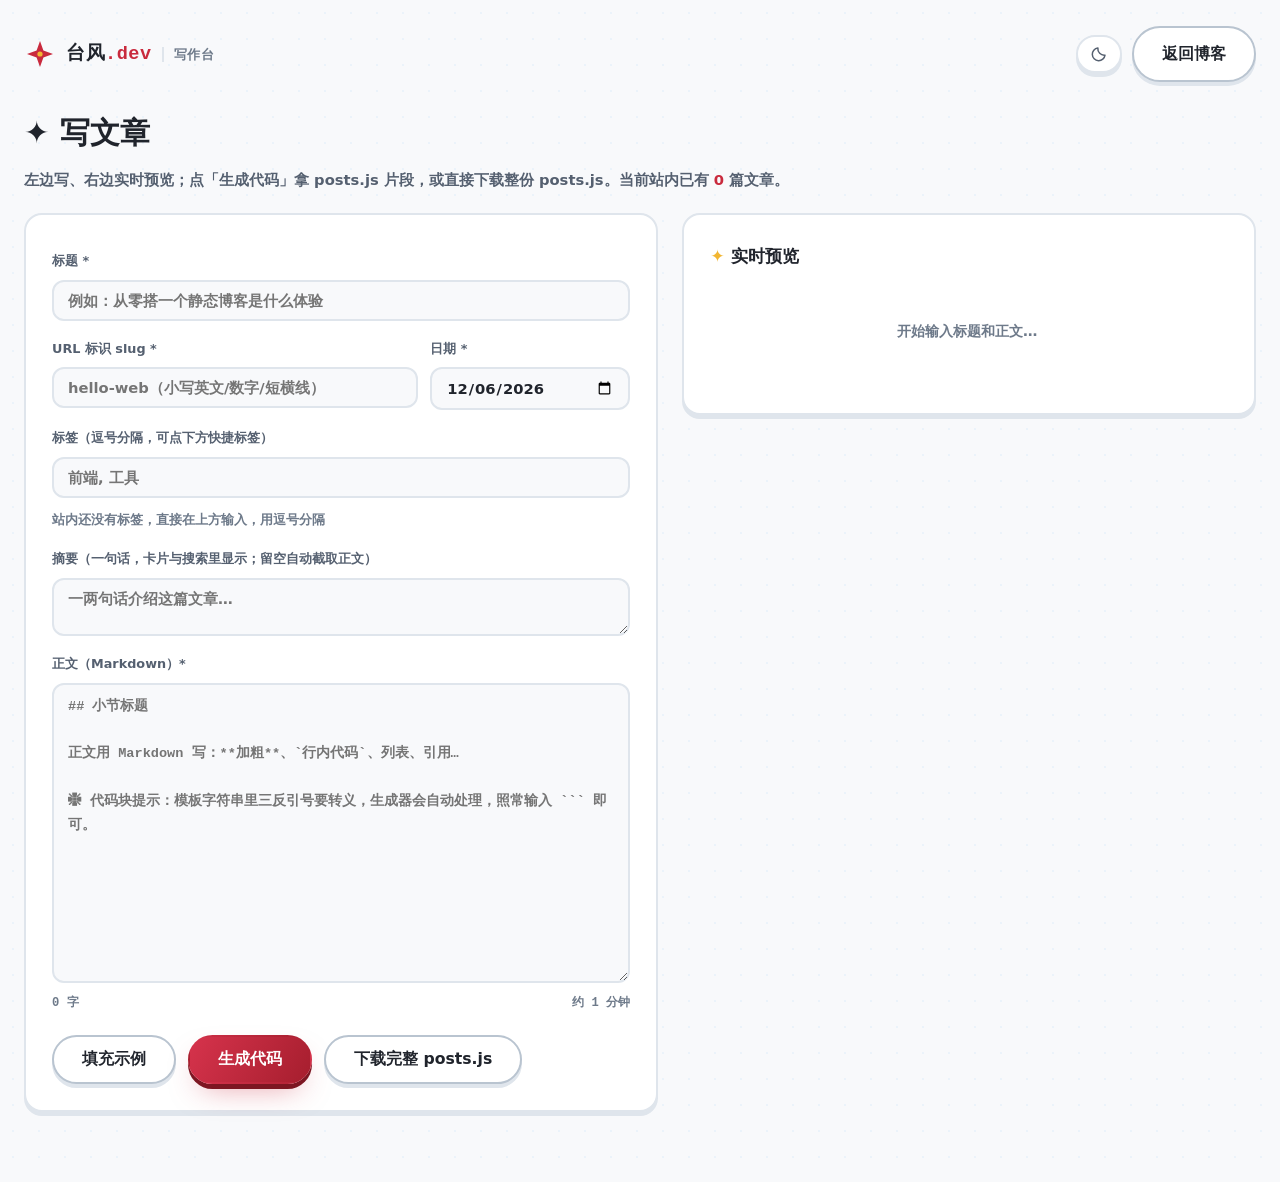
==== editor.html @ 024ec60e "Add writing studio, static RSS feed, and RSS base for taifeng1230.cn" ====
<!DOCTYPE html>
<html lang="zh-CN" data-theme="light">
<head>
<meta charset="UTF-8">
<meta name="viewport" content="width=device-width, initial-scale=1.0">
<title>写作台 — 台风.dev</title>
<link rel="icon" href="data:image/svg+xml,%3Csvg xmlns='http://www.w3.org/2000/svg' viewBox='0 0 32 32'%3E%3Ccircle cx='16' cy='16' r='15' fill='%23ffffff'/%3E%3Cpath d='M16 4l3 9 9 3-9 3-3 9-3-9-9-3 9-3z' fill='%23c92a3d'/%3E%3Ccircle cx='16' cy='16' r='2.4' fill='%23f2b632'/%3E%3C/svg%3E">
<link rel="stylesheet" href="css/style.css">
<script>
  try {
    var qsTheme = new URLSearchParams(location.search).get("theme");
    var t = localStorage.getItem("tf_theme");
    if (qsTheme === "dark" || (!qsTheme && t && JSON.parse(t) === "dark")) document.documentElement.dataset.theme = "dark";
  } catch (e) {}
</script>
</head>
<body class="studio-body">
<header class="studio-nav">
  <a class="logo" href="index.html" aria-label="返回博客首页">
    <svg class="logo-mark" viewBox="0 0 32 32" aria-hidden="true">
      <path d="M16 3l3.4 9.6L29 16l-9.6 3.4L16 29l-3.4-9.6L3 16l9.6-3.4z" fill="currentColor"/>
      <circle cx="16" cy="16" r="2.6" fill="var(--amber)"/>
    </svg>
    <span class="logo-text">台风<i>.dev</i><span class="logo-sub">写作台</span></span>
  </a>
  <div class="studio-actions">
    <button class="icon-btn" id="themeToggleStudio" aria-label="切换主题"></button>
    <a class="btn btn-ghost" href="index.html">返回博客</a>
  </div>
</header>

<main class="studio">
  <div class="studio-head">
    <h1>✦ 写文章</h1>
    <p>左边写、右边实时预览；点「生成代码」拿 posts.js 片段，或直接下载整份 posts.js。当前站内已有 <b id="existingCount">0</b> 篇文章。</p>
  </div>

  <div class="studio-grid">
    <section class="panel studio-form">
      <label for="eTitle">标题 *</label>
      <input id="eTitle" maxlength="60" placeholder="例如：从零搭一个静态博客是什么体验">

      <div class="studio-row">
        <div>
          <label for="eSlug">URL 标识 slug *</label>
          <input id="eSlug" maxlength="60" placeholder="hello-web（小写英文/数字/短横线）">
        </div>
        <div>
          <label for="eDate">日期 *</label>
          <input id="eDate" type="date">
        </div>
      </div>

      <label for="eTags">标签（逗号分隔，可点下方快捷标签）</label>
      <input id="eTags" maxlength="80" placeholder="前端, 工具">
      <div class="studio-tags" id="quickTags"></div>

      <label for="eExcerpt">摘要（一句话，卡片与搜索里显示；留空自动截取正文）</label>
      <textarea id="eExcerpt" maxlength="160" rows="2" placeholder="一两句话介绍这篇文章…"></textarea>

      <label for="eBody">正文（Markdown）*</label>
      <textarea id="eBody" placeholder="## 小节标题&#10;&#10;正文用 Markdown 写：**加粗**、`行内代码`、列表、引用…&#10;&#10;❈ 代码块提示：模板字符串里三反引号要转义，生成器会自动处理，照常输入 ``` 即可。"></textarea>
      <div class="studio-meta"><span id="charCount">0 字</span><span id="readTime">约 0 分钟</span></div>

      <div class="studio-actions-row">
        <button type="button" class="btn btn-ghost" id="demoBtn">填充示例</button>
        <button id="genBtn" class="btn btn-primary">生成代码</button>
        <button id="downloadBtn" class="btn btn-ghost" disabled>下载完整 posts.js</button>
      </div>
    </section>

    <section class="studio-side">
      <div class="panel">
        <h3>实时预览</h3>
        <div id="preview" class="md studio-preview"><p class="no-comment">开始输入标题和正文…</p></div>
      </div>
      <div class="panel" id="outputPanel" hidden>
        <h3>生成的代码 <span class="section-sub">粘到 js/posts.js 数组里（上一个对象后加逗号）</span></h3>
        <div class="code-block">
          <div class="code-head">
            <span class="code-dots"><i></i><i></i><i></i></span>
            <span class="code-lang">JS · 片段</span>
            <button class="copy-btn" id="copySnippet"><svg viewBox="0 0 24 24"><rect x="9" y="9" width="11" height="11" rx="2"/><path d="M5 15V5a2 2 0 0 1 2-2h10"/></svg><span>复制</span></button>
          </div>
          <pre><code id="snippet"></code></pre>
        </div>
      </div>
    </section>
  </div>
</main>

<div class="toast-stack" id="toastStack" aria-live="polite"></div>
<script src="js/posts.js"></script>
<script src="js/editor.js"></script>
</body>
</html>
---- css/style.css ----
/* ============================================================
   台风.dev · 白空与星 — 白色为主的二次元配色
   取色自友利奈绪：星之森制服绯红 × 领结琥珀 × 瞳色钴蓝 × 银发冷灰
   昼：白空（white-dominant）  夜：星空（Charlotte 星夜）
   ============================================================ */

:root {
  --bg: #f8f9fb;
  --bg2: #eef1f5;
  --surface: #ffffff;
  --surface2: #f4f6f9;
  --overlay: rgba(255, 255, 255, .9);
  --line: #dfe5ec;
  --line-strong: #b9c4d0;
  --ink: #20242c;
  --muted: #556070;
  --faint: #6e7a8a;

  --brand: #e8506a;
  --brand-deep: #c92a3d;
  --brand-ink: #a61e2e;
  --sky: #4dabf7;
  --sky-deep: #1971c2;
  --lav: #b197fc;
  --lav-deep: #6741d9;
  --mint: #37b24d;
  --amber: #f2b632;
  --amber-deep: #946800;
  --magenta: #d6336c;
  --green: #2f9e44;
  --red: #e03131;
  --violet: #7048e8;
  --blue: #228be6;

  --grad-brand: linear-gradient(120deg, #f2b632, #e8506a 48%, #4dabf7);
  --grad-btn: linear-gradient(120deg, #d6334c, #a61e2e);
  --hard: 0 4px 0 var(--line);
  --shadow: 0 18px 44px -18px rgba(32, 36, 44, .22);
  --radius: 18px;
  --nav-h: 76px;
  --mono: "Cascadia Code", "JetBrains Mono", Consolas, "Courier New", monospace;
  --sans: "Segoe UI", "PingFang SC", "Hiragino Sans GB", "Microsoft YaHei", system-ui, sans-serif;
  --star-uri: url("data:image/svg+xml,%3Csvg xmlns='http://www.w3.org/2000/svg' viewBox='0 0 24 24'%3E%3Cpath d='M12 2l2.4 7.6L22 12l-7.6 2.4L12 22l-2.4-7.6L2 12l7.6-2.4z' fill='%23ffffff'/%3E%3C/svg%3E");
}

[data-theme="dark"] {
  --bg: #10141d;
  --bg2: #161c28;
  --surface: #1a2130;
  --surface2: #232c3d;
  --overlay: rgba(16, 20, 29, .9);
  --line: rgba(116, 192, 252, .2);
  --line-strong: rgba(116, 192, 252, .42);
  --ink: #f2f5fa;
  --muted: #b9c3d2;
  --faint: #8b97a8;
  --brand: #ff8787;
  --brand-deep: #ff6b6b;
  --brand-ink: #ffc9c9;
  --sky: #74c0fc;
  --sky-deep: #74c0fc;
  --lav: #b197fc;
  --lav-deep: #b197fc;
  --mint: #69db7c;
  --amber: #fcc419;
  --amber-deep: #fcc419;
  --magenta: #f783ac;
  --green: #69db7c;
  --red: #ff6b6b;
  --violet: #b197fc;
  --blue: #74c0fc;
  --hard: 0 4px 0 rgba(116, 192, 252, .14);
  --shadow: 0 18px 44px -18px rgba(0, 0, 0, .65);
}

* { margin: 0; padding: 0; box-sizing: border-box; }
html { scroll-behavior: smooth; scroll-padding-top: calc(var(--nav-h) + 16px); }

body {
  font-family: var(--sans);
  background: var(--bg);
  background-image: radial-gradient(rgba(77, 171, 247, .07) 1.5px, transparent 1.5px);
  background-size: 26px 26px;
  color: var(--ink);
  line-height: 1.8;
  min-height: 100vh;
  overflow-x: hidden;
}
html.theme-anim body { transition: background-color .4s ease, color .4s ease; }
[data-theme="dark"] body { background-image: radial-gradient(rgba(252, 196, 25, .06) 1.5px, transparent 1.5px); }

::selection { background: rgba(242, 182, 50, .45); }

/* ---- 星色滚动条 ---- */
::-webkit-scrollbar { width: 11px; height: 11px; }
::-webkit-scrollbar-track { background: var(--bg2); }
::-webkit-scrollbar-thumb {
  background: linear-gradient(180deg, var(--amber), var(--brand));
  border-radius: 8px; border: 2.5px solid var(--bg2);
}
::-webkit-scrollbar-thumb:hover { background: linear-gradient(180deg, var(--brand-deep), var(--sky-deep)); }
* { scrollbar-width: thin; scrollbar-color: var(--brand) var(--bg2); }

a { color: var(--brand-deep); text-decoration: none; }
button { font-family: inherit; cursor: pointer; }
img { max-width: 100%; }
kbd {
  font-family: var(--mono); font-size: .72em; color: var(--muted);
  border: 1.5px solid var(--line-strong); border-bottom-width: 3px;
  border-radius: 6px; padding: 1px 6px; background: var(--surface);
}
svg { display: block; }

/* ---- 主题切换：圆形扩散 ---- */
::view-transition-old(root), ::view-transition-new(root) { animation: none; mix-blend-mode: normal; }
::view-transition-old(root) { z-index: 1; }
::view-transition-new(root) { z-index: 2; }

/* ============ 飘落星屑 ============ */
.petals { position: fixed; inset: 0; pointer-events: none; z-index: 60; overflow: hidden; }
.petal {
  position: absolute; top: -6vh;
  background: linear-gradient(135deg, #fff, var(--amber));
  clip-path: polygon(50% 0, 61% 39%, 100% 50%, 61% 61%, 50% 100%, 39% 61%, 0 50%, 39% 39%);
  filter: drop-shadow(0 0 5px rgba(242, 182, 50, .55));
  animation: petal-fall linear infinite;
}
[data-theme="dark"] .petal { filter: drop-shadow(0 0 7px rgba(252, 196, 25, .8)); }
@keyframes petal-fall {
  0% { transform: translate3d(0, -6vh, 0) rotate(0deg); }
  100% { transform: translate3d(var(--sway), 108vh, 0) rotate(var(--spin)); }
}
.burst {
  position: fixed; z-index: 220; pointer-events: none;
  width: 12px; height: 12px;
  background: linear-gradient(135deg, #fff, var(--amber));
  clip-path: polygon(50% 0, 61% 39%, 100% 50%, 61% 61%, 50% 100%, 39% 61%, 0 50%, 39% 39%);
  animation: burst-fly .8s cubic-bezier(.2, .7, .3, 1) forwards;
}
.burst-heart { background: none; clip-path: none; width: auto; height: auto; color: var(--brand-deep); font-size: 15px; line-height: 1; }
@keyframes burst-fly {
  from { transform: translate(0, 0) rotate(0deg) scale(1); opacity: 1; }
  to { transform: translate(var(--dx), var(--dy)) rotate(var(--rot)) scale(.4); opacity: 0; }
}

/* ============ 阅读进度条 ============ */
.progress-bar {
  position: fixed; top: 0; left: 0; z-index: 120;
  height: 4px; width: 100%;
  background: linear-gradient(90deg, var(--amber), var(--brand), var(--sky), var(--lav));
  border-radius: 0 4px 4px 0;
  transform-origin: left; transform: scaleX(0);
}

/* ============ 导航：下滑收成浮动胶囊 ============ */
.nav { position: fixed; top: 0; left: 0; right: 0; z-index: 100; }
.nav-inner {
  max-width: 1180px; margin: 0 auto; height: var(--nav-h);
  padding: 0 24px; display: flex; align-items: center; gap: 26px;
  border: 2px solid transparent; border-radius: 0;
  transition: all .45s cubic-bezier(.35, 1.3, .4, 1);
}
.nav.scrolled .nav-inner {
  max-width: 920px; height: 58px; margin: 10px auto;
  padding: 0 20px; border-radius: 999px;
  background: var(--overlay);
  backdrop-filter: blur(14px); -webkit-backdrop-filter: blur(14px);
  border-color: var(--line-strong);
  box-shadow: var(--hard), var(--shadow);
}
.logo { display: flex; align-items: center; gap: 10px; color: var(--brand-deep); }
.logo-mark { width: 32px; height: 32px; animation: spin-slow 18s linear infinite; }
@keyframes spin-slow { to { transform: rotate(360deg); } }
.logo-text { font-weight: 900; font-size: 1.16rem; color: var(--ink); letter-spacing: .5px; }
.logo-text i { font-style: normal; color: var(--brand-deep); font-family: var(--mono); }

.nav-links { position: relative; display: flex; gap: 2px; margin-left: 6px; }
.nav-links a {
  position: relative; padding: 8px 15px; border-radius: 999px;
  color: var(--muted); font-size: .95rem; font-weight: 700;
  transition: color .2s, background .2s, transform .2s;
}
.nav-links a:hover { color: var(--brand-deep); background: var(--surface2); transform: translateY(-1px); }
.nav-links a.active { color: var(--brand-deep); }
.nav-indicator {
  position: absolute; bottom: 1px; height: 3px; border-radius: 3px;
  background: var(--grad-brand);
  transition: left .4s cubic-bezier(.5, 1.5, .4, 1), width .4s cubic-bezier(.5, 1.5, .4, 1), opacity .3s;
  pointer-events: none;
}

.nav-actions { margin-left: auto; display: flex; align-items: center; gap: 10px; }
.icon-btn {
  display: flex; align-items: center; gap: 8px;
  background: var(--surface); border: 2px solid var(--line);
  color: var(--muted); border-radius: 999px; padding: 8px 12px;
  box-shadow: var(--hard);
  transition: color .2s, border-color .2s, transform .15s, box-shadow .15s;
}
.icon-btn:hover { color: var(--brand-deep); border-color: var(--line-strong); transform: translateY(-2px); box-shadow: 0 6px 0 var(--line); }
.icon-btn:active { transform: translateY(1px); box-shadow: 0 2px 0 var(--line); }
.icon-btn svg { width: 18px; height: 18px; fill: none; stroke: currentColor; stroke-width: 2; stroke-linecap: round; stroke-linejoin: round; }
.menu-btn { display: none; }

/* ============ 主容器 ============ */
.view { min-height: 70vh; }
.wrap { max-width: 1180px; margin: 0 auto; padding: 0 24px; }

/* ============ Hero：白空封面 ============ */
.hero { position: relative; overflow: hidden; padding: calc(var(--nav-h) + 64px) 0 110px; }
.hero-cover {
  position: absolute; inset: 0; width: 100%; height: 100%;
  object-fit: cover; object-position: center 32%;
  transition: filter .5s ease;
}
[data-theme="dark"] .hero-cover { filter: brightness(.34) saturate(.7) hue-rotate(-8deg); }
.hero-veil {
  position: absolute; inset: 0;
  background: linear-gradient(180deg, rgba(248, 249, 251, .1) 0%, rgba(248, 249, 251, .42) 62%, var(--bg) 99%);
}
[data-theme="dark"] .hero-veil { background: linear-gradient(180deg, rgba(16, 20, 29, .3) 0%, rgba(16, 20, 29, .66) 62%, var(--bg) 99%); }
.wave-divider { position: absolute; left: 0; right: 0; bottom: -1px; width: 100%; height: 34px; }

.hero-inner {
  position: relative; max-width: 1180px; margin: 0 auto; padding: 0 24px;
  display: grid; grid-template-columns: 1.15fr .85fr; gap: 44px; align-items: center;
}
.hero-eyebrow {
  display: inline-flex; align-items: center; gap: 10px;
  font-family: var(--mono); font-size: .84rem; font-weight: 700; color: var(--brand-deep);
  border: 2px solid var(--line-strong); border-radius: 999px;
  padding: 6px 18px; background: var(--surface); box-shadow: var(--hard);
}
.hero-eyebrow .dot { width: 9px; height: 9px; border-radius: 50%; background: var(--amber); box-shadow: 0 0 10px var(--amber); animation: pulse 2s ease-in-out infinite; }
@keyframes pulse { 50% { opacity: .35; } }

.hero-title {
  margin: 24px 0 16px; font-size: clamp(2.1rem, 5vw, 3.6rem);
  line-height: 1.3; font-weight: 900; letter-spacing: 1px;
  text-shadow: 0 2px 0 rgba(255, 255, 255, .65);
}
[data-theme="dark"] .hero-title { text-shadow: 0 2px 14px rgba(0, 0, 0, .6); }
.hero-title .grad {
  color: var(--brand-deep);
  background: linear-gradient(transparent 64%, rgba(242, 182, 50, .55) 64%);
  border-radius: 4px; padding: 0 4px;
}
[data-theme="dark"] .hero-title .grad { color: var(--brand); background: linear-gradient(transparent 64%, rgba(252, 196, 25, .28) 64%); }
.type-cursor { display: inline-block; width: 4px; height: .9em; vertical-align: -.1em; background: var(--brand-deep); margin-left: 5px; border-radius: 2px; animation: blink 1s steps(1) infinite; }
@keyframes blink { 50% { opacity: 0; } }

.hero-sub { max-width: 600px; color: var(--muted); font-size: 1.04rem; font-weight: 600; text-shadow: 0 1px 0 rgba(255,255,255,.6); }
[data-theme="dark"] .hero-sub { text-shadow: none; }
.hero-sub b { color: var(--brand-ink); }

.hero-stats { display: flex; flex-wrap: wrap; gap: 34px; margin: 30px 0 30px; }
.stat b { display: block; font-size: 1.85rem; font-weight: 900; font-family: var(--mono); color: var(--brand-deep); }
.stat span { color: var(--faint); font-size: .84rem; font-weight: 700; }

.hero-cta { display: flex; gap: 14px; flex-wrap: wrap; }
.btn {
  display: inline-flex; align-items: center; gap: 8px;
  padding: 12px 28px; border-radius: 999px; font-size: .98rem; font-weight: 800;
  border: 2px solid transparent; transition: transform .18s, box-shadow .18s, background .2s, color .2s;
}
.btn:active { transform: scale(.96); }
.btn svg { width: 17px; height: 17px; fill: none; stroke: currentColor; stroke-width: 2.4; stroke-linecap: round; stroke-linejoin: round; }
.btn-primary { background: var(--grad-btn); color: #fff; box-shadow: 0 5px 0 #7d1622, 0 14px 30px -12px rgba(201, 42, 61, .5); }
.btn-primary:hover { transform: translateY(-3px); box-shadow: 0 8px 0 #7d1622, 0 20px 36px -12px rgba(201, 42, 61, .6); }
.btn-primary:active { transform: translateY(2px); box-shadow: 0 2px 0 #7d1622; }
.btn-ghost { background: var(--surface); border-color: var(--line-strong); color: var(--ink); box-shadow: var(--hard); }
.btn-ghost:hover { border-color: var(--brand); color: var(--brand-deep); transform: translateY(-3px); box-shadow: 0 6px 0 var(--line); }

/* ---- 看板娘：友利奈绪（透明贴纸） ---- */
.hero-mascot { position: relative; background: none; border: none; padding: 100px 0 0; justify-self: center; }
.hero-mascot img {
  width: min(360px, 80vw);
  filter: drop-shadow(0 16px 26px rgba(32, 36, 44, .22));
  transform: rotate(1.5deg); animation: mascot-float 5.5s ease-in-out infinite;
  transition: transform .3s;
}
[data-theme="dark"] .hero-mascot img { filter: drop-shadow(0 16px 30px rgba(0, 0, 0, .6)) drop-shadow(0 0 22px rgba(252, 196, 25, .18)); }
.hero-mascot:hover img { transform: rotate(-1deg) scale(1.03); }
.hero-mascot.bounce img { animation: mascot-bounce .6s cubic-bezier(.3, 1.6, .4, 1); }
@keyframes mascot-float { 50% { translate: 0 -12px; } }
@keyframes mascot-bounce { 35% { transform: rotate(-4deg) scale(1.07) translateY(-14px); } 70% { transform: rotate(3deg) scale(.97); } }
.mascot-bubble {
  position: absolute; top: 0; left: 4%; z-index: 2; max-width: 260px;
  background: var(--surface); border: 2px solid var(--line-strong); border-radius: 16px;
  padding: 10px 16px; font-size: .87rem; font-weight: 700; color: var(--muted);
  box-shadow: var(--hard); transform: rotate(-3deg); text-align: left;
  transition: opacity .3s;
}
.mascot-bubble::after {
  content: ""; position: absolute; bottom: -9px; left: 44%;
  width: 14px; height: 14px; background: var(--surface);
  border-right: 2px solid var(--line-strong); border-bottom: 2px solid var(--line-strong);
  transform: rotate(45deg);
}
.mascot-bubble.fade { opacity: 0; }

/* ============ 区块 ============ */
.section { padding: 58px 0 30px; }
.section-head { display: flex; align-items: baseline; gap: 16px; margin-bottom: 26px; flex-wrap: wrap; }
.section-head h2 { font-size: 1.6rem; font-weight: 900; }
.section-head h2::before { content: "✦ "; color: var(--amber); }
.section-sub { color: var(--faint); font-size: .9rem; font-weight: 600; }
.section-head .more { margin-left: auto; font-size: .9rem; font-weight: 800; }

/* ============ 筛选条 ============ */
.filter-bar { display: flex; align-items: center; gap: 10px; flex-wrap: wrap; margin-bottom: 28px; }
.chip {
  padding: 7px 18px; border-radius: 999px; font-size: .88rem; font-weight: 800;
  background: var(--surface); border: 2px solid var(--line); color: var(--muted);
  box-shadow: var(--hard); transition: all .2s;
}
.chip:nth-child(odd) { transform: rotate(-1.2deg); }
.chip:nth-child(even) { transform: rotate(1deg); }
.chip:hover { color: var(--brand-deep); border-color: var(--line-strong); transform: rotate(0) translateY(-2px); }
.chip.active { background: #fff4d6; border-color: var(--amber); color: var(--amber-deep); transform: rotate(-2deg) scale(1.05); }
[data-theme="dark"] .chip.active { background: rgba(252, 196, 25, .16); color: var(--amber); }
.sort-select {
  margin-left: auto; padding: 8px 14px; border-radius: 999px;
  background: var(--surface); color: var(--ink); border: 2px solid var(--line);
  font-family: inherit; font-size: .88rem; font-weight: 700; outline: none; box-shadow: var(--hard);
}
.sort-select:focus { border-color: var(--brand); }

/* ============ 文章卡片：白贴纸 ============ */
.post-grid { display: grid; grid-template-columns: repeat(3, 1fr); gap: 24px; }
.post-card {
  position: relative; display: flex; flex-direction: column;
  background: var(--surface); border: 2px solid var(--line);
  border-radius: var(--radius); overflow: hidden; box-shadow: var(--hard);
  transition: transform .25s cubic-bezier(.3, 1.4, .4, 1), border-color .25s, box-shadow .25s;
}
.post-card:hover { transform: translateY(-6px) rotate(-.5deg); border-color: var(--line-strong); box-shadow: 0 9px 0 var(--line), var(--shadow); }
.post-card.featured { grid-column: 1 / -1; flex-direction: row; }
.post-card.featured .card-cover { width: 42%; min-height: 260px; flex-shrink: 0; }
.post-card.featured .card-title { font-size: 1.45rem; }

.card-cover {
  position: relative; height: 150px; overflow: hidden;
  display: flex; align-items: center; justify-content: center;
  background:
    radial-gradient(circle at 24% 30%, hsl(var(--h) 65% 93% / .9), transparent 58%),
    radial-gradient(circle at 80% 76%, hsl(calc(var(--h) + 40) 60% 90% / .8), transparent 55%),
    linear-gradient(150deg, hsl(var(--h) 45% 97%), hsl(calc(var(--h) + 40) 40% 93%));
}
[data-theme="dark"] .card-cover {
  background:
    radial-gradient(circle at 24% 30%, hsl(var(--h) 50% 32% / .85), transparent 58%),
    radial-gradient(circle at 80% 76%, hsl(calc(var(--h) + 25) 45% 27% / .75), transparent 55%),
    linear-gradient(150deg, hsl(var(--h) 40% 21%), hsl(calc(var(--h) + 40) 35% 16%));
}
.card-cover::after {
  content: ""; position: absolute; inset: 0; opacity: .5;
  background-image: var(--star-uri); background-size: 82px 82px; background-position: 12px 8px;
}
[data-theme="dark"] .card-cover::after { opacity: .14; }
.cover-glyph {
  position: relative; z-index: 1;
  font-family: var(--mono); font-size: 2.9rem; font-weight: 800;
  color: hsl(var(--h) 50% 36%); text-shadow: 0 2px 0 rgba(255, 255, 255, .7);
  transition: transform .35s cubic-bezier(.3, 1.6, .4, 1);
}
[data-theme="dark"] .cover-glyph { color: hsl(var(--h) 80% 78%); text-shadow: 0 2px 10px rgba(0,0,0,.5); }
.post-card:hover .cover-glyph { transform: scale(1.16) rotate(-6deg); }
.cover-badge {
  position: absolute; top: 14px; left: 14px; z-index: 1;
  font-size: .74rem; font-weight: 900; letter-spacing: 1px;
  padding: 4px 14px; border-radius: 999px; transform: rotate(-3deg);
  background: linear-gradient(120deg, var(--amber), var(--brand-deep)); color: #fff;
  box-shadow: 0 3px 0 rgba(125, 22, 34, .35);
}

.card-body { display: flex; flex-direction: column; gap: 12px; padding: 22px; flex: 1; }
.card-tags { display: flex; gap: 8px; flex-wrap: wrap; }
.tag {
  font-size: .76rem; font-weight: 800; padding: 3px 12px; border-radius: 999px;
  color: hsl(var(--th, 350) 60% 34%); background: hsl(var(--th, 350) 65% 96%);
  border: 1.5px solid hsl(var(--th, 350) 55% 84%); transform: rotate(-1deg);
}
.tag:nth-child(even) { transform: rotate(1.4deg); }
[data-theme="dark"] .tag { color: hsl(var(--th, 350) 80% 76%); background: hsl(var(--th, 350) 40% 24% / .6); border-color: hsl(var(--th, 350) 50% 42%); }
.card-title { font-size: 1.12rem; font-weight: 900; line-height: 1.55; color: var(--ink); transition: color .2s; }
.post-card:hover .card-title { color: var(--brand-deep); }
.card-excerpt {
  color: var(--muted); font-size: .9rem; line-height: 1.75;
  display: -webkit-box; -webkit-line-clamp: 3; -webkit-box-orient: vertical; overflow: hidden;
}
.card-meta {
  margin-top: auto; padding-top: 12px; border-top: 2px dashed var(--line);
  display: flex; gap: 14px; flex-wrap: wrap; color: var(--faint); font-size: .78rem; font-family: var(--mono); font-weight: 600;
}
.card-meta span { display: inline-flex; align-items: center; gap: 5px; }
.card-meta svg { width: 13px; height: 13px; fill: none; stroke: currentColor; stroke-width: 2; stroke-linecap: round; }
.card-link { position: absolute; inset: 0; z-index: 2; }
.card-link:focus-visible { outline: 3px solid var(--brand); outline-offset: -3px; border-radius: var(--radius); }

.empty-state { text-align: center; padding: 70px 20px; color: var(--faint); font-weight: 700; }
.empty-state .big { font-size: 3rem; font-family: var(--mono); color: var(--line-strong); }
.empty-kaomoji { font-size: 2.6rem; color: var(--line-strong); margin-bottom: 14px; animation: mascot-float 4s ease-in-out infinite; }
.empty-title { font-size: 1.25rem; font-weight: 900; color: var(--ink); margin-bottom: 6px; }
.empty-sub { font-size: .92rem; color: var(--muted); margin-bottom: 22px; }
.empty-state .btn { margin: 0 auto; }
.post-grid > .empty-state { grid-column: 1 / -1; background: var(--surface); border: 2px dashed var(--line-strong); border-radius: var(--radius); }
.footer-empty { color: var(--faint); font-size: .9rem; font-weight: 600; }

/* ============ 文章页 ============ */
.post-page { padding-top: calc(var(--nav-h) + 36px); }
.post-layout {
  max-width: 1180px; margin: 0 auto; padding: 0 24px 60px;
  display: grid; grid-template-columns: minmax(0, 1fr) 240px; gap: 48px;
}
.post-main { min-width: 0; }
.post-hero { margin-bottom: 30px; }
.crumb { font-size: .86rem; font-weight: 700; color: var(--faint); margin-bottom: 18px; display: inline-flex; gap: 8px; align-items: center; }
.crumb a { color: var(--muted); } .crumb a:hover { color: var(--brand-deep); }
.post-title { font-size: clamp(1.55rem, 3.4vw, 2.2rem); font-weight: 900; line-height: 1.45; margin: 14px 0 16px; }
.post-meta { display: flex; flex-wrap: wrap; gap: 16px; color: var(--faint); font-size: .84rem; font-family: var(--mono); font-weight: 600; align-items: center; }
.post-meta svg { width: 14px; height: 14px; fill: none; stroke: currentColor; stroke-width: 2; stroke-linecap: round; }
.post-meta span { display: inline-flex; align-items: center; gap: 6px; }
.post-banner {
  height: 180px; border-radius: var(--radius); margin: 26px 0 8px;
  position: relative; overflow: hidden; border: 2px solid var(--line);
  display: flex; align-items: center; justify-content: center; box-shadow: var(--hard);
  background:
    radial-gradient(circle at 20% 30%, hsl(var(--h) 65% 93% / .9), transparent 55%),
    radial-gradient(circle at 82% 70%, hsl(calc(var(--h) + 40) 60% 90% / .8), transparent 55%),
    linear-gradient(150deg, hsl(var(--h) 45% 97%), hsl(calc(var(--h) + 40) 40% 93%));
}
[data-theme="dark"] .post-banner {
  background:
    radial-gradient(circle at 20% 30%, hsl(var(--h) 50% 32% / .85), transparent 55%),
    radial-gradient(circle at 82% 70%, hsl(calc(var(--h) + 25) 45% 27% / .75), transparent 55%),
    linear-gradient(150deg, hsl(var(--h) 40% 21%), hsl(calc(var(--h) + 40) 35% 16%));
}
.post-banner::after { content: ""; position: absolute; inset: 0; opacity: .45; background-image: var(--star-uri); background-size: 96px 96px; }
[data-theme="dark"] .post-banner::after { opacity: .12; }
.post-banner .cover-glyph { font-size: 3.8rem; }

/* ---- Markdown 正文 ---- */
.md { font-size: 1.02rem; color: var(--ink); }
.md > * { margin-bottom: 1.15em; }
.md h2 {
  font-size: 1.45rem; font-weight: 900; margin: 2em 0 .8em;
  padding-left: 15px; border-left: 5px solid var(--brand); border-radius: 2px;
  scroll-margin-top: calc(var(--nav-h) + 20px);
}
.md h3 { font-size: 1.16rem; font-weight: 800; margin: 1.6em 0 .7em; color: var(--sky-deep); scroll-margin-top: calc(var(--nav-h) + 20px); }
.md h3::before { content: "▸ "; color: var(--amber); }
.md strong { color: var(--brand-deep); font-weight: 800; }
.md em { color: var(--lav-deep); font-style: normal; border-bottom: 2px dotted var(--lav); }
.md a { border-bottom: 2px solid var(--line-strong); font-weight: 700; }
.md a:hover { border-bottom-color: var(--brand); color: var(--brand-deep); }
.md ul, .md ol { padding-left: 1.6em; }
.md li { margin-bottom: .4em; }
.md li::marker { color: var(--brand); font-weight: 800; }
.md blockquote {
  padding: 14px 20px; border-radius: 0 16px 16px 0;
  border-left: 5px solid var(--amber);
  background: linear-gradient(90deg, rgba(242, 182, 50, .12), transparent);
  color: var(--muted);
}
.md blockquote p { color: var(--muted); margin: 0; }
.md hr { border: none; height: 3px; border-radius: 3px; background: var(--grad-brand); opacity: .55; margin: 2em 0; }
.md code:not(pre code) {
  font-family: var(--mono); font-size: .85em; font-weight: 600;
  background: #fdf1f2; color: var(--brand-ink);
  border: 1.5px solid #f3d3d8; border-radius: 7px; padding: 2px 7px;
}
[data-theme="dark"] .md code:not(pre code) { background: var(--surface2); color: var(--brand-ink); border-color: var(--line); }
.md table { width: 100%; border-collapse: collapse; font-size: .92rem; display: block; overflow-x: auto; }
.md th, .md td { padding: 10px 16px; border: 2px solid var(--line); text-align: left; white-space: nowrap; }
.md th { background: var(--surface2); color: var(--brand-deep); font-weight: 800; }
.md tr:nth-child(even) td { background: rgba(77, 171, 247, .05); }

/* ---- 代码块：星夜 ink ---- */
.code-block { border-radius: 16px; overflow: hidden; border: 2px solid var(--line); background: #141a26; box-shadow: var(--hard); }
.code-head { display: flex; align-items: center; gap: 8px; padding: 9px 14px; background: rgba(252, 196, 25, .07); border-bottom: 2px solid rgba(116, 192, 252, .16); }
.code-dots { display: flex; gap: 6px; }
.code-dots i { width: 10px; height: 10px; border-radius: 50%; }
.code-dots i:nth-child(1) { background: #ff8787; }
.code-dots i:nth-child(2) { background: #fcc419; }
.code-dots i:nth-child(3) { background: #69db7c; }
.code-lang { font-family: var(--mono); font-size: .74rem; font-weight: 700; color: #8b97a8; letter-spacing: 1.5px; text-transform: uppercase; margin-left: 6px; }
.copy-btn {
  margin-left: auto; display: inline-flex; align-items: center; gap: 6px;
  background: transparent; border: 1.5px solid rgba(116, 192, 252, .4);
  color: #b9c3d2; font-size: .74rem; font-weight: 700; border-radius: 999px; padding: 4px 12px;
  transition: all .2s;
}
.copy-btn:hover { color: #fcc419; border-color: #fcc419; transform: translateY(-1px); }
.copy-btn.ok { color: #69db7c; border-color: #69db7c; }
.copy-btn svg { width: 12px; height: 12px; fill: none; stroke: currentColor; stroke-width: 2; stroke-linecap: round; stroke-linejoin: round; }
.code-block pre { padding: 16px 18px; overflow-x: auto; }
.code-block code { font-family: var(--mono); font-size: .86rem; line-height: 1.75; color: #eef2f7; white-space: pre; }
.tok-kw { color: #ff8787; } .tok-str { color: #fcc419; } .tok-com { color: #7d8ea0; font-style: italic; }
.tok-num { color: #b197fc; } .tok-fn { color: #74c0fc; }

/* ---- 丝线目录 ---- */
.toc { position: sticky; top: calc(var(--nav-h) + 28px); align-self: start; max-height: calc(100vh - var(--nav-h) - 60px); overflow-y: auto; padding-left: 20px; }
.toc::before { content: ""; position: absolute; left: 6px; top: 4px; bottom: 4px; width: 2px; border-radius: 2px; background: linear-gradient(180deg, var(--amber), var(--brand), var(--sky)); opacity: .55; }
.toc-dot {
  position: absolute; left: 1px; top: 0; width: 12px; height: 12px; border-radius: 50%;
  background: var(--brand-deep); border: 2.5px solid var(--surface);
  box-shadow: 0 0 10px var(--amber); transition: top .25s ease;
}
.toc-title { font-family: var(--mono); font-size: .78rem; font-weight: 700; letter-spacing: 2px; color: var(--faint); margin-bottom: 12px; }
.toc-title::before { content: "✦ "; color: var(--amber); }
.toc a {
  display: block; padding: 5px 12px; font-size: .85rem; font-weight: 600; color: var(--muted);
  border-radius: 10px; transition: all .2s; line-height: 1.55;
}
.toc a.h3 { padding-left: 26px; font-size: .8rem; }
.toc a:hover { color: var(--brand-deep); background: var(--surface2); }
.toc a.active { color: var(--brand-deep); background: rgba(232, 80, 106, .1); font-weight: 800; }

/* ---- 点赞 / 分享 ---- */
.post-actions { display: flex; gap: 14px; margin: 40px 0 10px; flex-wrap: wrap; }
.like-btn, .share-btn {
  display: inline-flex; align-items: center; gap: 9px;
  padding: 11px 26px; border-radius: 999px; font-size: .94rem; font-weight: 800;
  background: var(--surface); border: 2px solid var(--line-strong); color: var(--muted);
  box-shadow: var(--hard); transition: all .2s;
}
.like-btn svg, .share-btn svg { width: 17px; height: 17px; fill: none; stroke: currentColor; stroke-width: 2; stroke-linecap: round; stroke-linejoin: round; transition: transform .25s; }
.like-btn:hover { color: var(--brand-deep); border-color: var(--brand); transform: translateY(-2px); }
.like-btn.liked { color: #fff; background: var(--grad-btn); border-color: transparent; box-shadow: 0 5px 0 #7d1622; }
.like-btn.liked svg { fill: currentColor; animation: heart-pop .45s cubic-bezier(.3, 1.8, .4, 1); }
@keyframes heart-pop { 40% { transform: scale(1.5) rotate(-8deg); } }
.share-btn:hover { color: var(--sky-deep); border-color: var(--sky); transform: translateY(-2px); }

/* ---- 上一篇 / 下一篇 ---- */
.post-nav { display: grid; grid-template-columns: 1fr 1fr; gap: 16px; margin: 34px 0; }
.pn-card {
  padding: 18px 22px; border-radius: 16px; background: var(--surface);
  border: 2px solid var(--line); box-shadow: var(--hard); transition: all .2s; color: var(--ink);
}
.pn-card:hover { border-color: var(--brand); transform: translateY(-3px); box-shadow: 0 7px 0 var(--line); }
.pn-card.next { text-align: right; }
.pn-dir { font-size: .76rem; font-family: var(--mono); font-weight: 700; color: var(--faint); display: block; margin-bottom: 6px; }
.pn-title { font-weight: 800; font-size: .94rem; line-height: 1.55; display: -webkit-box; -webkit-line-clamp: 2; -webkit-box-orient: vertical; overflow: hidden; }
.pn-card:hover .pn-title { color: var(--brand-deep); }
.pn-card.placeholder { visibility: hidden; }

/* ---- 相关文章 ---- */
.related-grid { display: grid; grid-template-columns: repeat(3, 1fr); gap: 16px; }
.rel-card { padding: 18px; border-radius: 16px; background: var(--surface); border: 2px solid var(--line); box-shadow: var(--hard); color: var(--ink); transition: all .2s; }
.rel-card:hover { border-color: var(--line-strong); transform: translateY(-4px) rotate(-.6deg); }
.rel-card .tag { margin-bottom: 10px; display: inline-block; }
.rel-title { font-size: .92rem; font-weight: 800; line-height: 1.6; }
.rel-card:hover .rel-title { color: var(--brand-deep); }

/* ---- 评论区 ---- */
.comments { margin-top: 46px; }
.comment-form { background: var(--surface); border: 2px solid var(--line); border-radius: var(--radius); padding: 24px; margin-bottom: 26px; box-shadow: var(--hard); }
.comment-form h3 { font-size: 1.05rem; font-weight: 900; margin-bottom: 14px; }
.comment-form h3 span { color: var(--brand-deep); font-family: var(--mono); }
.cf-row { display: flex; gap: 12px; margin-bottom: 12px; flex-wrap: wrap; }
.cf-row input {
  flex: 1; min-width: 180px; padding: 11px 16px; border-radius: 14px;
  background: var(--bg); border: 2px solid var(--line); color: var(--ink);
  font-family: inherit; font-size: .92rem; font-weight: 600; outline: none; transition: border-color .2s;
}
.comment-form textarea {
  width: 100%; min-height: 96px; resize: vertical; padding: 12px 16px;
  border-radius: 14px; background: var(--bg); border: 2px solid var(--line);
  color: var(--ink); font-family: inherit; font-size: .92rem; font-weight: 600; outline: none; transition: border-color .2s;
}
.cf-row input:focus, .comment-form textarea:focus { border-color: var(--brand); }
.cf-foot { display: flex; align-items: center; margin-top: 12px; gap: 14px; }
.cf-hint { color: var(--faint); font-size: .8rem; font-weight: 600; }
.cf-foot .btn { margin-left: auto; padding: 9px 24px; font-size: .9rem; }

.comment { display: flex; gap: 14px; padding: 18px 4px; border-bottom: 2px dashed var(--line); animation: comment-in .45s cubic-bezier(.3, 1.4, .4, 1); }
@keyframes comment-in { from { opacity: 0; translate: 0 14px; } }
.comment-avatar {
  width: 44px; height: 44px; border-radius: 14px; flex-shrink: 0;
  display: flex; align-items: center; justify-content: center;
  font-weight: 900; font-size: 1.05rem; color: #fff; transform: rotate(-3deg);
  background: linear-gradient(135deg, hsl(var(--ah) 70% 62%), hsl(calc(var(--ah) + 60) 65% 52%));
  border: 2px solid #fff; box-shadow: var(--hard);
}
.comment-body { flex: 1; min-width: 0; }
.comment-head { display: flex; align-items: baseline; gap: 12px; margin-bottom: 4px; }
.comment-name { font-weight: 800; font-size: .94rem; }
.comment-date { color: var(--faint); font-size: .78rem; font-family: var(--mono); }
.comment-del { margin-left: auto; background: none; border: none; color: var(--faint); font-size: .78rem; font-weight: 700; padding: 2px 10px; border-radius: 999px; transition: all .2s; }
.comment-del:hover { color: var(--red); background: rgba(224, 49, 49, .1); }
.comment-text { color: var(--muted); font-size: .92rem; word-break: break-word; }
.no-comment { color: var(--faint); text-align: center; padding: 26px; font-size: .9rem; font-weight: 700; }

/* ============ 归档页 ============ */
.page-head { padding: calc(var(--nav-h) + 52px) 0 10px; }
.page-head h1 { font-size: 2.1rem; font-weight: 900; }
.page-head h1::before { content: "✦ "; color: var(--amber); }
.page-head p { color: var(--muted); margin-top: 8px; font-weight: 600; }

.archive-year { font-family: var(--mono); font-size: 1.5rem; font-weight: 900; color: var(--brand-deep); margin: 36px 0 8px; }
.timeline { position: relative; padding-left: 28px; }
.timeline::before { content: ""; position: absolute; left: 7px; top: 8px; bottom: 8px; width: 3px; border-radius: 3px; background: linear-gradient(180deg, var(--amber), var(--brand), transparent); }
.tl-item { position: relative; padding: 13px 0 13px 14px; display: flex; align-items: baseline; gap: 18px; flex-wrap: wrap; }
.tl-item::before {
  content: ""; position: absolute; left: -27px; top: 24px; width: 12px; height: 12px;
  border-radius: 50%; background: var(--surface); border: 3px solid var(--brand); transition: all .2s;
}
.tl-item:hover::before { background: var(--amber); border-color: var(--amber); box-shadow: 0 0 12px var(--amber); transform: scale(1.2); }
.tl-date { font-family: var(--mono); font-size: .84rem; font-weight: 700; color: var(--faint); flex-shrink: 0; }
.tl-title { font-weight: 800; color: var(--ink); font-size: 1.02rem; transition: color .2s; }
.tl-item:hover .tl-title { color: var(--brand-deep); }
.tl-tags { display: flex; gap: 6px; }

/* ============ 标签页 ============ */
.tags-cloud { display: flex; flex-wrap: wrap; gap: 14px; padding: 26px 0 10px; }
.tag-pill {
  display: inline-flex; align-items: center; gap: 8px;
  padding: 10px 24px; border-radius: 999px; font-weight: 800;
  color: hsl(var(--th) 60% 34%); background: hsl(var(--th) 65% 96%);
  border: 2px solid hsl(var(--th) 55% 84%); box-shadow: 0 3px 0 hsl(var(--th) 55% 88%);
  transition: all .2s; transform: rotate(-1deg);
}
.tag-pill:nth-child(even) { transform: rotate(1.2deg); }
[data-theme="dark"] .tag-pill { color: hsl(var(--th) 80% 76%); background: hsl(var(--th) 40% 24% / .6); border-color: hsl(var(--th) 50% 42%); box-shadow: 0 3px 0 hsl(var(--th) 45% 18%); }
.tag-pill:hover { transform: translateY(-4px) rotate(0) scale(1.05); }
.tag-pill b { font-family: var(--mono); font-size: .8em; opacity: .75; }
.tag-section-title { display: flex; align-items: center; gap: 12px; margin: 40px 0 18px; font-size: 1.3rem; font-weight: 900; }

/* ============ 关于页 ============ */
.about-hero { display: flex; gap: 40px; align-items: center; padding: 26px 0 10px; flex-wrap: wrap; }
.about-mascot { position: relative; flex-shrink: 0; padding-top: 88px; }
.about-mascot img {
  width: 250px; transform: rotate(-2deg);
  filter: drop-shadow(0 14px 22px rgba(32, 36, 44, .2));
  animation: mascot-float 6s ease-in-out infinite;
}
[data-theme="dark"] .about-mascot img { filter: drop-shadow(0 14px 26px rgba(0,0,0,.6)) drop-shadow(0 0 20px rgba(252,196,25,.16)); }
.about-mascot .mascot-bubble { top: 0; left: auto; right: 0; max-width: 200px; transform: rotate(3deg); }
.about-mascot .mascot-bubble::after { right: auto; left: 30%; }
.about-bio { flex: 1; min-width: 260px; }
.about-bio h2 { font-size: 1.7rem; font-weight: 900; margin-bottom: 10px; }
.about-bio h2 i { font-style: normal; color: var(--brand-deep); font-family: var(--mono); }
.about-bio p { color: var(--muted); max-width: 620px; font-weight: 600; }
.about-links { display: flex; gap: 12px; margin-top: 18px; flex-wrap: wrap; }

.about-grid { display: grid; grid-template-columns: 1fr 1fr; gap: 26px; margin-top: 36px; }
.panel { background: var(--surface); border: 2px solid var(--line); border-radius: var(--radius); padding: 26px; box-shadow: var(--hard); }
.panel h3 { font-size: 1.08rem; font-weight: 900; margin-bottom: 20px; }
.panel h3::before { content: "✦ "; color: var(--amber); }
.skill-empty { text-align: center; padding: 6px 0 2px; }
.radar-ghost { width: min(250px, 78%); margin: 0 auto 12px; }
.radar-core { animation: pulse 2.4s ease-in-out infinite; }
.skill-zero {
  display: inline-block; margin-top: 10px;
  font-family: var(--mono); font-size: .78rem; font-weight: 700; color: var(--faint);
  border: 1.5px dashed var(--line-strong); border-radius: 999px; padding: 3px 14px;
}

.fact-list { display: grid; gap: 14px; }
.fact { display: flex; gap: 14px; align-items: flex-start; }
.fact-ico { width: 40px; height: 40px; border-radius: 13px; flex-shrink: 0; display: flex; align-items: center; justify-content: center; transform: rotate(-3deg);
  background: hsl(var(--fh) 65% 96%); color: hsl(var(--fh) 60% 36%); border: 2px solid hsl(var(--fh) 55% 86%); }
[data-theme="dark"] .fact-ico { background: hsl(var(--fh) 40% 24% / .6); color: hsl(var(--fh) 80% 76%); border-color: hsl(var(--fh) 50% 42%); }
.fact-ico svg { width: 18px; height: 18px; fill: none; stroke: currentColor; stroke-width: 2; stroke-linecap: round; stroke-linejoin: round; }
.fact b { display: block; font-size: .94rem; font-weight: 800; }
.fact span { color: var(--muted); font-size: .84rem; font-weight: 600; }

.heatmap-panel { margin-top: 26px; }
.gh-profile { display: flex; gap: 18px; align-items: flex-start; flex-wrap: wrap; margin-bottom: 20px; }
.gh-avatar {
  width: 76px; height: 76px; border-radius: 22px; flex-shrink: 0; overflow: hidden;
  border: 2px solid var(--line-strong); box-shadow: var(--hard);
  background: var(--surface2) var(--star-uri) center / 40px no-repeat;
}
.gh-avatar img { width: 100%; height: 100%; object-fit: cover; }
.gh-id { flex: 1; min-width: 220px; }
.gh-id b { font-size: 1.1rem; font-weight: 900; }
.gh-id a { font-family: var(--mono); font-weight: 700; margin-left: 8px; }
.gh-id p { color: var(--muted); font-size: .9rem; font-weight: 600; margin: 4px 0 10px; }
.gh-chips { display: flex; gap: 10px; flex-wrap: wrap; }
.gh-chips span {
  font-size: .78rem; font-weight: 700; color: var(--muted);
  border: 1.5px solid var(--line); background: var(--surface2);
  border-radius: 999px; padding: 3px 12px;
}
.gh-chips b { color: var(--brand-deep); font-family: var(--mono); margin-right: 4px; }
.gh-stale {
  font-size: .74rem; font-weight: 800; color: var(--amber-deep);
  background: rgba(242, 182, 50, .16); border: 1.5px dashed var(--amber);
  border-radius: 999px; padding: 3px 12px;
}
.gh-repos { display: grid; grid-template-columns: repeat(3, 1fr); gap: 14px; margin-bottom: 20px; }
.repo-card {
  display: flex; flex-direction: column; gap: 8px;
  border: 2px solid var(--line); border-radius: 14px; padding: 16px;
  background: var(--surface2); color: var(--ink); transition: all .2s;
}
.repo-card:hover { border-color: var(--brand); transform: translateY(-3px); box-shadow: 0 6px 0 var(--line); }
.repo-top { display: flex; justify-content: space-between; gap: 8px; align-items: baseline; }
.repo-top b { font-weight: 800; font-size: .95rem; color: var(--brand-deep); }
.repo-vis { font-size: .7rem; font-family: var(--mono); font-weight: 700; color: var(--faint); border: 1px solid var(--line-strong); border-radius: 999px; padding: 1px 8px; }
.repo-card p {
  color: var(--muted); font-size: .82rem; font-weight: 600; line-height: 1.6;
  display: -webkit-box; -webkit-line-clamp: 2; -webkit-box-orient: vertical; overflow: hidden;
}
.repo-meta { display: flex; gap: 12px; flex-wrap: wrap; font-size: .74rem; font-family: var(--mono); font-weight: 700; color: var(--faint); margin-top: auto; }
.repo-lang { display: inline-flex; align-items: center; gap: 6px; }
.repo-lang i { width: 9px; height: 9px; border-radius: 50%; }
.gh-note { color: var(--faint); font-size: .78rem; font-weight: 600; margin-top: 8px; }
.gh-skeleton { display: flex; gap: 18px; align-items: center; margin-bottom: 18px; }
.sk-avatar { width: 76px; height: 76px; border-radius: 22px; }
.sk-lines { flex: 1; display: grid; gap: 10px; }
.gh-skeleton i, .sk-avatar {
  display: block; border-radius: 8px;
  background: linear-gradient(90deg, var(--surface2) 25%, var(--line) 50%, var(--surface2) 75%);
  background-size: 200% 100%; animation: sk-shimmer 1.2s linear infinite;
}
.sk-lines i { height: 14px; }
.sk-lines i:nth-child(2) { width: 70%; }
.sk-lines i:nth-child(3) { width: 45%; }
.sk-grid { display: grid; grid-template-columns: repeat(3, 1fr); gap: 14px; }
.sk-grid i { height: 96px; border-radius: 14px; }
@keyframes sk-shimmer { to { background-position: -200% 0; } }
.gh-error { text-align: center; padding: 26px 10px; }
.heatmap { display: grid; grid-auto-flow: column; grid-template-rows: repeat(7, 13px); gap: 4px; overflow-x: auto; padding: 6px 2px 10px; }
.hm-cell { width: 13px; height: 13px; border-radius: 4px; background: var(--surface2); border: 1px solid var(--line); transition: transform .15s; }
.hm-cell:hover { transform: scale(1.35); outline: 2px solid var(--amber); }
.hm-cell.l1 { background: #d0ebff; } .hm-cell.l2 { background: #74c0fc; }
.hm-cell.l3 { background: #339af0; } .hm-cell.l4 { background: #1971c2; box-shadow: 0 0 6px rgba(51, 154, 240, .5); }
[data-theme="dark"] .hm-cell.l1 { background: #1f2b47; } [data-theme="dark"] .hm-cell.l2 { background: #2b4a7a; }
[data-theme="dark"] .hm-cell.l3 { background: #3f74b8; } [data-theme="dark"] .hm-cell.l4 { background: #74c0fc; }
.hm-legend { display: flex; align-items: center; gap: 5px; justify-content: flex-end; color: var(--faint); font-size: .76rem; font-weight: 700; margin-top: 6px; }
.hm-legend .hm-cell { cursor: default; }
.hm-legend .hm-cell:hover { transform: none; outline: none; }

/* ============ 页脚 ============ */
.footer { position: relative; background: var(--bg2); margin-top: 90px; }
.footer-wave { position: absolute; top: -32px; left: 0; width: 100%; height: 33px; }
.footer-inner {
  max-width: 1180px; margin: 0 auto; padding: 44px 24px 30px;
  display: grid; grid-template-columns: 2fr 1fr 1.4fr 1fr; gap: 32px;
}
.footer-brand p { color: var(--faint); font-size: .88rem; font-weight: 600; margin-top: 12px; }
.footer-col h4 { font-size: .8rem; letter-spacing: 2px; color: var(--faint); margin-bottom: 14px; font-family: var(--mono); font-weight: 700; }
.footer-col a { display: block; color: var(--muted); font-size: .9rem; font-weight: 600; padding: 4px 0; transition: color .2s, transform .2s; }
.footer-col a:hover { color: var(--brand-deep); transform: translateX(3px); }
.footer-base {
  max-width: 1180px; margin: 0 auto; padding: 18px 24px;
  border-top: 2px dashed var(--line-strong); display: flex; justify-content: space-between; gap: 12px; flex-wrap: wrap;
  color: var(--faint); font-size: .8rem; font-family: var(--mono); font-weight: 600;
}
.footer-wind { color: var(--brand-deep); }

/* ============ 回到顶部 ============ */
.back-top {
  position: fixed; right: 26px; bottom: 26px; z-index: 90;
  width: 48px; height: 48px; border-radius: 50%;
  background: var(--surface); border: 2px solid var(--line-strong); color: var(--brand-deep);
  display: flex; align-items: center; justify-content: center; box-shadow: var(--hard);
  opacity: 0; pointer-events: none; translate: 0 14px; transition: all .3s;
}
.back-top.show { opacity: 1; pointer-events: auto; translate: 0 0; }
.back-top:hover { background: var(--grad-btn); color: #fff; border-color: transparent; transform: translateY(-3px); }
.back-top svg { width: 20px; height: 20px; fill: none; stroke: currentColor; stroke-width: 2.6; stroke-linecap: round; stroke-linejoin: round; }

/* ============ 搜索 ============ */
.search-overlay {
  position: fixed; inset: 0; z-index: 200;
  background: rgba(32, 36, 44, .38); backdrop-filter: blur(7px);
  display: flex; justify-content: center; align-items: flex-start; padding: 12vh 20px 20px;
  animation: fade-in .18s ease;
}
[data-theme="dark"] .search-overlay { background: rgba(5, 8, 14, .62); }
.search-overlay[hidden] { display: none; }
@keyframes fade-in { from { opacity: 0; } }
.search-panel {
  width: 640px; max-width: 100%; max-height: 70vh; display: flex; flex-direction: column;
  background: var(--surface); border: 2px solid var(--line-strong);
  border-radius: 22px; overflow: hidden; box-shadow: 0 8px 0 var(--line), var(--shadow);
  animation: panel-in .26s cubic-bezier(.2, .9, .3, 1.25);
}
@keyframes panel-in { from { opacity: 0; transform: translateY(-18px) scale(.96); } }
.search-input-row { display: flex; align-items: center; gap: 12px; padding: 16px 20px; border-bottom: 2px dashed var(--line); }
.search-input-row svg { width: 19px; height: 19px; fill: none; stroke: var(--brand-deep); stroke-width: 2.2; stroke-linecap: round; flex-shrink: 0; }
.search-input-row input { flex: 1; background: none; border: none; outline: none; color: var(--ink); font-size: 1.05rem; font-weight: 700; font-family: inherit; }
.search-input-row input::placeholder { color: var(--faint); font-weight: 600; }
.search-results { overflow-y: auto; padding: 8px; flex: 1; }
.search-item { display: block; width: 100%; text-align: left; background: none; border: none; padding: 12px 16px; border-radius: 14px; transition: background .15s; }
.search-item.active, .search-item:hover { background: var(--surface2); }
.si-title { font-weight: 800; font-size: .95rem; color: var(--ink); display: block; }
.search-item.active .si-title { color: var(--brand-deep); }
.si-excerpt { color: var(--faint); font-size: .8rem; font-weight: 600; margin-top: 3px;
  display: -webkit-box; -webkit-line-clamp: 1; -webkit-box-orient: vertical; overflow: hidden; }
.si-tags { display: flex; gap: 6px; margin-top: 6px; }
.search-item mark { background: #fff3bf; color: var(--amber-deep); border-radius: 4px; padding: 0 3px; }
[data-theme="dark"] .search-item mark { background: rgba(252, 196, 25, .25); color: #ffe066; }
.search-empty { text-align: center; color: var(--faint); padding: 36px 16px; font-size: .92rem; font-weight: 700; }
.search-hints { display: flex; gap: 20px; padding: 10px 20px; border-top: 2px dashed var(--line); color: var(--faint); font-size: .76rem; font-weight: 700; }
.search-hints kbd { margin-right: 3px; }

/* ============ Toast ============ */
.toast-stack { position: fixed; bottom: 26px; left: 50%; translate: -50% 0; z-index: 300; display: flex; flex-direction: column; gap: 10px; align-items: center; }
.toast {
  display: flex; align-items: center; gap: 10px;
  background: var(--surface); border: 2px solid var(--line);
  border-left: 6px solid var(--green); color: var(--ink);
  padding: 12px 24px; border-radius: 999px; font-size: .9rem; font-weight: 800;
  box-shadow: var(--hard), var(--shadow); animation: toast-in .35s cubic-bezier(.2, .9, .3, 1.3);
}
.toast.warn { border-left-color: var(--amber); }
.toast.err { border-left-color: var(--red); }
.toast.out { animation: toast-out .3s ease forwards; }
@keyframes toast-in { from { opacity: 0; translate: 0 18px; scale: .9; } }
@keyframes toast-out { to { opacity: 0; translate: 0 18px; } }

/* ============ 入场动画 ============ */
.reveal { opacity: 0; translate: 0 26px; scale: .98; transition: opacity .6s ease, translate .6s cubic-bezier(.3, 1.3, .4, 1), scale .6s cubic-bezier(.3, 1.3, .4, 1); }
.reveal.in { opacity: 1; translate: 0 0; scale: 1; }
.hero-copy > * { animation: hero-in .7s cubic-bezier(.3, 1.3, .4, 1) backwards; }
.hero-copy > *:nth-child(1) { animation-delay: .05s; }
.hero-copy > *:nth-child(2) { animation-delay: .14s; }
.hero-copy > *:nth-child(3) { animation-delay: .23s; }
.hero-copy > *:nth-child(4) { animation-delay: .32s; }
.hero-copy > *:nth-child(5) { animation-delay: .41s; }
.hero-mascot { animation: hero-in .8s cubic-bezier(.3, 1.3, .4, 1) .3s backwards; }
@keyframes hero-in { from { opacity: 0; translate: 0 30px; scale: .96; } }

@media (prefers-reduced-motion: reduce) {
  *, *::before, *::after { animation-duration: .01ms !important; animation-iteration-count: 1 !important; transition-duration: .01ms !important; }
  html { scroll-behavior: auto; }
  .reveal { opacity: 1; translate: 0 0; scale: 1; }
  .petals { display: none; }
}

/* ============ 友链页 ============ */
.links-wall { display: grid; grid-template-columns: repeat(3, 1fr); gap: 16px; }
.friend-card {
  position: relative; display: flex; gap: 14px; align-items: flex-start;
  padding: 18px; border-radius: 16px; background: var(--surface);
  border: 2px solid var(--line); box-shadow: var(--hard); color: var(--ink);
  transition: all .2s;
}
.friend-card:hover { border-color: var(--brand); transform: translateY(-4px) rotate(-.5deg); box-shadow: 0 7px 0 var(--line); }
.friend-avatar {
  width: 48px; height: 48px; border-radius: 14px; flex-shrink: 0; overflow: hidden;
  border: 2px solid var(--line-strong);
  background: var(--surface2) var(--star-uri) center / 26px no-repeat;
}
.friend-avatar.sm { width: 40px; height: 40px; border-radius: 12px; background-size: 20px; }
.friend-avatar img { width: 100%; height: 100%; object-fit: cover; }
.friend-body { flex: 1; min-width: 0; display: flex; flex-direction: column; gap: 4px; }
.friend-body b { font-weight: 800; font-size: .98rem; }
.friend-card:hover .friend-body b { color: var(--brand-deep); }
.friend-body p { color: var(--muted); font-size: .82rem; font-weight: 600; line-height: 1.6;
  display: -webkit-box; -webkit-line-clamp: 2; -webkit-box-orient: vertical; overflow: hidden; }
.friend-host { font-family: var(--mono); font-size: .72rem; font-weight: 700; color: var(--faint); }
.friend-badge {
  position: absolute; top: -10px; right: 12px;
  font-size: .68rem; font-weight: 900; letter-spacing: 1px;
  padding: 2px 10px; border-radius: 999px; transform: rotate(2deg);
  background: linear-gradient(120deg, var(--amber), var(--brand)); color: #fff;
  box-shadow: 0 2px 0 rgba(125, 22, 34, .3);
}
.link-layout { display: grid; grid-template-columns: 1.2fr .8fr; gap: 26px; align-items: start; }
.link-form .cf-row input.invalid { border-color: var(--red); }
.link-preview { position: sticky; top: calc(var(--nav-h) + 24px); }
.link-preview .friend-card { pointer-events: none; }
.link-preview .friend-badge { display: none; }
.app-row {
  display: flex; gap: 14px; align-items: flex-start;
  padding: 16px; border-radius: 16px; background: var(--surface);
  border: 2px solid var(--line); box-shadow: var(--hard); margin-bottom: 12px;
  animation: comment-in .4s cubic-bezier(.3, 1.4, .4, 1);
}
.app-body { flex: 1; min-width: 0; }
.app-top { display: flex; align-items: center; gap: 10px; flex-wrap: wrap; }
.app-top b { font-weight: 800; font-size: .95rem; }
.app-body p { color: var(--muted); font-size: .84rem; font-weight: 600; margin-top: 2px; }
.status-chip { font-size: .7rem; font-weight: 900; padding: 2px 10px; border-radius: 999px; border: 1.5px solid; }
.st-pending { color: var(--amber-deep); border-color: var(--amber); background: rgba(242, 182, 50, .14); }
.st-approved { color: var(--green); border-color: var(--green); background: rgba(47, 158, 68, .12); }
.st-rejected { color: var(--red); border-color: var(--red); background: rgba(224, 49, 49, .1); }
[data-theme="dark"] .st-pending { color: var(--amber); }
[data-theme="dark"] .st-approved { color: var(--green); }
[data-theme="dark"] .st-rejected { color: var(--red); }
.app-actions { display: flex; gap: 6px; flex-wrap: wrap; justify-content: flex-end; max-width: 260px; }
.btn.sm { padding: 5px 12px; font-size: .76rem; border-radius: 999px; box-shadow: 0 2px 0 var(--line); }
.btn.sm.danger:hover { color: var(--red); border-color: var(--red); }
.toast-action {
  margin-left: 6px; background: var(--grad-btn); color: #fff; border: none;
  font-size: .78rem; font-weight: 800; border-radius: 999px; padding: 4px 14px;
}

/* ============ RSS 面板 ============ */
.rss-panel { width: 560px; }
.rss-head { display: flex; align-items: center; justify-content: space-between; padding: 16px 20px; border-bottom: 2px dashed var(--line); }
.rss-head h3 { font-size: 1.1rem; font-weight: 900; }
.rss-head h3::first-letter { color: var(--amber); }
.rss-body { padding: 20px; display: flex; flex-direction: column; gap: 14px; }
.rss-what { color: var(--muted); font-size: .92rem; font-weight: 600; line-height: 1.8; }
.rss-what b { color: var(--brand-deep); }
.rss-url-row { display: flex; gap: 10px; align-items: center; flex-wrap: wrap; }
.rss-url-row code {
  flex: 1; min-width: 200px; font-family: var(--mono); font-size: .8rem; font-weight: 600;
  background: var(--surface2); border: 1.5px solid var(--line); border-radius: 10px;
  padding: 9px 12px; color: var(--sky-deep); word-break: break-all;
}
.rss-url-row .btn { padding: 8px 18px; font-size: .84rem; }
.rss-actions { display: flex; gap: 12px; flex-wrap: wrap; }
.rss-actions .btn { padding: 10px 22px; font-size: .9rem; }

/* ============ 响应式 ============ */
@media (max-width: 1024px) {
  .post-grid { grid-template-columns: repeat(2, 1fr); }
  .post-layout { grid-template-columns: minmax(0, 1fr); }
  .toc { display: none; }
  .related-grid { grid-template-columns: repeat(2, 1fr); }
  .footer-inner { grid-template-columns: 1fr 1fr; }
  .hero-inner { grid-template-columns: 1fr; gap: 56px; }
  .hero-mascot { justify-self: start; margin-left: 30px; }
}

@media (max-width: 720px) {
  :root { --nav-h: 68px; }
  .nav-inner { gap: 10px; padding: 0 14px; }
  .nav.scrolled .nav-inner { max-width: calc(100% - 16px); margin: 8px auto; padding: 0 14px; }
  .search-trigger kbd { display: none; }
  .menu-btn { display: flex; }
  .nav-indicator { display: none; }
  .nav-links {
    position: fixed; top: calc(var(--nav-h) + 4px); left: 10px; right: 10px;
    flex-direction: column; gap: 2px; padding: 12px;
    background: var(--overlay); backdrop-filter: blur(16px);
    border: 2px solid var(--line-strong); border-radius: 20px; box-shadow: var(--hard), var(--shadow);
    display: none;
  }
  .nav-links.open { display: flex; animation: panel-in .25s cubic-bezier(.2, .9, .3, 1.2); }
  .nav-links a { padding: 12px 16px; }

  .hero { padding: calc(var(--nav-h) + 40px) 0 90px; }
  .hero-mascot { margin-left: 16px; padding-top: 112px; }
  .mascot-bubble { left: 0; max-width: 230px; }
  .hero-stats { gap: 22px; }
  .post-grid { grid-template-columns: 1fr; }
  .post-card.featured { flex-direction: column; }
  .post-card.featured .card-cover { width: 100%; min-height: 160px; }
  .post-nav { grid-template-columns: 1fr; }
  .pn-card.placeholder { display: none; }
  .related-grid { grid-template-columns: 1fr; }
  .about-grid { grid-template-columns: 1fr; }
  .gh-repos { grid-template-columns: 1fr; }
  .sk-grid { grid-template-columns: 1fr; }
  .links-wall { grid-template-columns: 1fr; }
  .link-layout { grid-template-columns: 1fr; }
  .link-preview { position: static; }
  .app-row { flex-wrap: wrap; }
  .app-body { flex: 1 1 calc(100% - 60px); }
  .app-actions { flex: 1 1 100%; max-width: none; justify-content: flex-start; }
  .link-form .cf-foot { flex-wrap: wrap; }
  .link-form .cf-hint { flex: 1 1 100%; }
  .link-form .cf-foot .btn { margin-left: 0; flex: 1 1 100%; justify-content: center; }
  .about-mascot .mascot-bubble { right: 0; max-width: 190px; }
  .footer-inner { grid-template-columns: 1fr; gap: 22px; }
  .sort-select { margin-left: 0; width: 100%; }
  .tl-item { gap: 8px; }
  .wrap, .hero-inner, .post-layout { padding-left: 16px; padding-right: 16px; }
  .back-top { right: 16px; bottom: 16px; }
}

/* ============ 写作台（editor.html） ============ */
.studio-body { max-width: 1420px; margin: 0 auto; padding: 26px 24px 70px; }
.studio-nav { display: flex; justify-content: space-between; align-items: center; gap: 14px; flex-wrap: wrap; margin-bottom: 24px; }
.logo-sub { color: var(--faint); font-weight: 800; font-size: .82rem; margin-left: 10px; border-left: 2px solid var(--line); padding-left: 10px; }
.studio-actions { display: flex; gap: 10px; align-items: center; }
.studio-head h1 { font-size: 1.9rem; font-weight: 900; }
.studio-head p { color: var(--muted); font-size: .92rem; font-weight: 600; margin-top: 6px; }
.studio-head b { color: var(--brand-deep); }
.studio-grid { display: grid; grid-template-columns: 1.05fr .95fr; gap: 24px; align-items: start; margin-top: 20px; }
.studio-form { display: flex; flex-direction: column; gap: 8px; }
.studio-form label { font-size: .8rem; font-weight: 800; color: var(--muted); margin-top: 8px; }
.studio-form input, .studio-form textarea {
  width: 100%; padding: 10px 14px; border-radius: 12px;
  border: 2px solid var(--line); background: var(--bg); color: var(--ink);
  font-family: inherit; font-size: .92rem; font-weight: 600; outline: none;
  transition: border-color .2s;
}
.studio-form input:focus, .studio-form textarea:focus { border-color: var(--sky); }
.studio-form .invalid { border-color: var(--red) !important; }
.studio-form textarea { resize: vertical; }
#eBody { min-height: 300px; font-family: var(--mono); font-size: .85rem; line-height: 1.75; }
.studio-row { display: grid; grid-template-columns: 1fr 200px; gap: 12px; }
.studio-row > div { display: flex; flex-direction: column; gap: 6px; }
.studio-tags { display: flex; gap: 8px; flex-wrap: wrap; margin-top: 2px; }
.studio-tags .chip { padding: 4px 13px; font-size: .78rem; box-shadow: 0 2px 0 var(--line); }
.studio-meta { display: flex; justify-content: space-between; color: var(--faint); font-size: .76rem; font-weight: 700; font-family: var(--mono); margin-top: 2px; }
.studio-actions-row { display: flex; gap: 12px; margin-top: 12px; flex-wrap: wrap; }
.studio-side { display: flex; flex-direction: column; gap: 18px; }
.studio-preview { max-height: 480px; overflow: auto; font-size: .95rem; padding-right: 4px; }
.studio-preview h2 { font-size: 1.25rem; margin: 1em 0 .6em; }
.studio-preview .code-block { margin-bottom: 1em; }
#outputPanel .code-block pre { max-height: 320px; overflow: auto; }
#snippet { white-space: pre-wrap; word-break: break-word; font-size: .76rem; }
@media (max-width: 1024px) {
  .studio-grid { grid-template-columns: 1fr; }
  .studio-preview { max-height: none; }
}
@media (max-width: 720px) {
  .studio-body { padding: 18px 14px 50px; }
  .studio-row { grid-template-columns: 1fr; }
  .studio-actions-row .btn { flex: 1 1 100%; justify-content: center; }
}
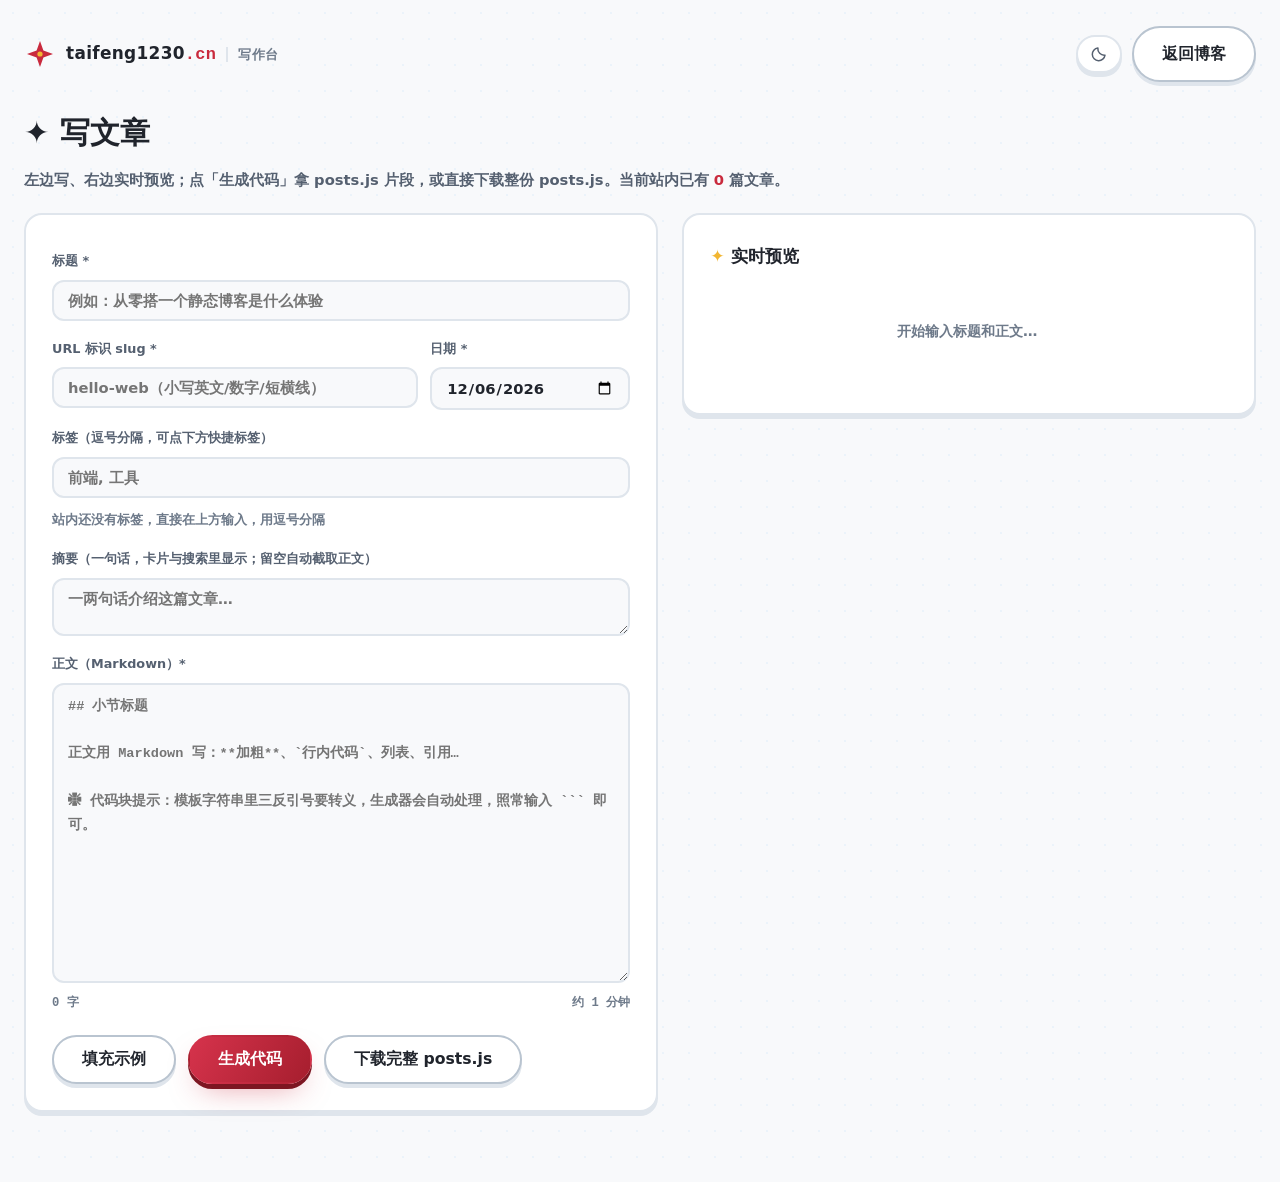
==== commit d9d37ec4: "Rename site brand to taifeng1230.cn" ====
--- a/editor.html
+++ b/editor.html
@@ -3,7 +3,7 @@
 <head>
 <meta charset="UTF-8">
 <meta name="viewport" content="width=device-width, initial-scale=1.0">
-<title>写作台 — 台风.dev</title>
+<title>写作台 — taifeng1230.cn</title>
 <link rel="icon" href="data:image/svg+xml,%3Csvg xmlns='http://www.w3.org/2000/svg' viewBox='0 0 32 32'%3E%3Ccircle cx='16' cy='16' r='15' fill='%23ffffff'/%3E%3Cpath d='M16 4l3 9 9 3-9 3-3 9-3-9-9-3 9-3z' fill='%23c92a3d'/%3E%3Ccircle cx='16' cy='16' r='2.4' fill='%23f2b632'/%3E%3C/svg%3E">
 <link rel="stylesheet" href="css/style.css">
 <script>
@@ -21,7 +21,7 @@
       <path d="M16 3l3.4 9.6L29 16l-9.6 3.4L16 29l-3.4-9.6L3 16l9.6-3.4z" fill="currentColor"/>
       <circle cx="16" cy="16" r="2.6" fill="var(--amber)"/>
     </svg>
-    <span class="logo-text">台风<i>.dev</i><span class="logo-sub">写作台</span></span>
+    <span class="logo-text">taifeng1230<i>.cn</i><span class="logo-sub">写作台</span></span>
   </a>
   <div class="studio-actions">
     <button class="icon-btn" id="themeToggleStudio" aria-label="切换主题"></button>
--- a/css/style.css
+++ b/css/style.css
@@ -1,5 +1,5 @@
 /* ============================================================
-   台风.dev · 白空与星 — 白色为主的二次元配色
+   taifeng1230.cn · 白空与星 — 白色为主的二次元配色
    取色自友利奈绪：星之森制服绯红 × 领结琥珀 × 瞳色钴蓝 × 银发冷灰
    昼：白空（white-dominant）  夜：星空（Charlotte 星夜）
    ============================================================ */
@@ -171,7 +171,7 @@
 .logo { display: flex; align-items: center; gap: 10px; color: var(--brand-deep); }
 .logo-mark { width: 32px; height: 32px; animation: spin-slow 18s linear infinite; }
 @keyframes spin-slow { to { transform: rotate(360deg); } }
-.logo-text { font-weight: 900; font-size: 1.16rem; color: var(--ink); letter-spacing: .5px; }
+.logo-text { font-weight: 900; font-size: 1.06rem; color: var(--ink); letter-spacing: .3px; }
 .logo-text i { font-style: normal; color: var(--brand-deep); font-family: var(--mono); }
 
 .nav-links { position: relative; display: flex; gap: 2px; margin-left: 6px; }
@@ -924,6 +924,7 @@
 @media (max-width: 720px) {
   :root { --nav-h: 68px; }
   .nav-inner { gap: 10px; padding: 0 14px; }
+  .logo-text { font-size: .95rem; letter-spacing: 0; }
   .nav.scrolled .nav-inner { max-width: calc(100% - 16px); margin: 8px auto; padding: 0 14px; }
   .search-trigger kbd { display: none; }
   .menu-btn { display: flex; }
